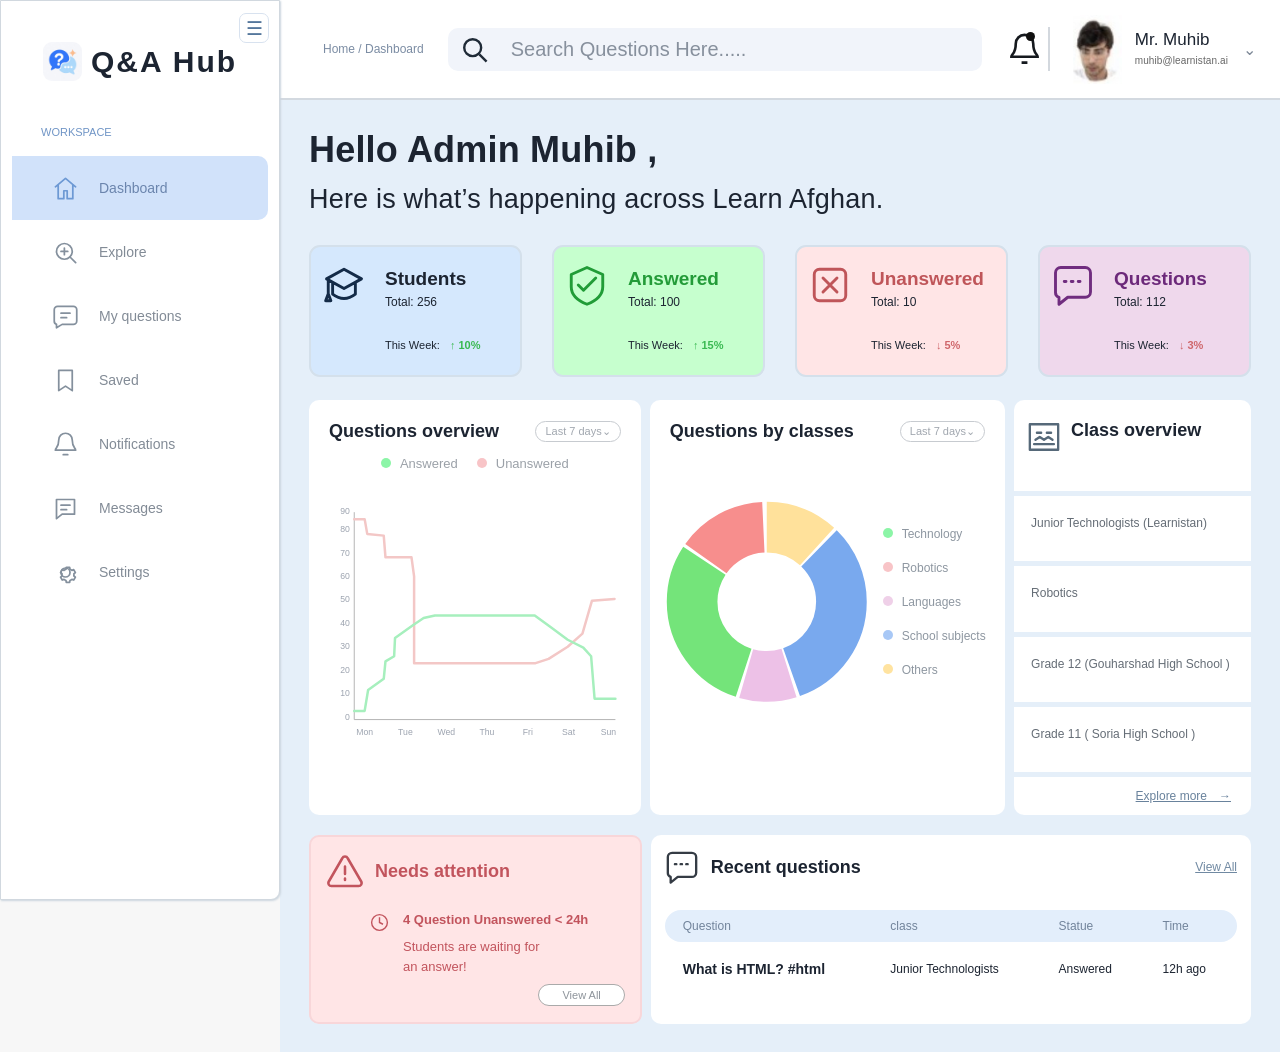
==== Front-end/Routes/Admin_screen.html @ 6d91d7c6 "Add Ask and Answer project files" ====
<!doctype html>
<html lang="en">
  <head>
    <meta charset="utf-8" />
    <meta content="width=device-width, initial-scale=1" name="viewport" />
    <title>Learn Afghan | Q&amp;A Hub Admin</title>
    <link href="../Styles/Admin_screen.css" rel="stylesheet" />
  </head>
  <body>
    <input
      aria-label="Collapse sidebar"
      class="sidebar-toggle"
      id="sidebar-toggle"
      type="checkbox"
    />
    <div class="app">
      <aside class="sidebar">
        <label
          aria-label="Toggle sidebar"
          class="sidebar-toggle-button"
          for="sidebar-toggle"
          title="Collapse or expand sidebar"
          >☰</label
        >
        <div class="brand">
          <img
            alt="Q&amp;A Hub logo"
            class="brand-logo"
            src="../Assets/images/qa-logo.jpg"
          />Q&amp;A Hub
        </div>
        <div class="menu-label">WORKSPACE</div>
        <nav aria-label="Main menu">
          <a class="active" data-page="dashboard" href="#dashboard">
            <svg aria-hidden="true" class="icon" viewbox="0 0 24 24"><path d="M3 10.5 12 3l9 7.5M5.5 9v12h5v-7h3v7h5V9"></path></svg>
            <span class="nav-text">Dashboard</span>
          </a>
          <a data-page="explore" href="#explore">
            <svg aria-hidden="true" class="icon" viewbox="0 0 24 24"><circle cx="11" cy="11" r="7"></circle><path d="m16 16 5 5M8 11h6M11 8v6"></path></svg>
            <span class="nav-text">Explore</span>
          </a>
          <a data-page="my-questions" href="#my-questions">
            <svg aria-hidden="true" class="icon" viewbox="0 0 24 24"><path d="M5 3h14a3 3 0 0 1 3 3v10a3 3 0 0 1-3 3H9l-5 3v-3a3 3 0 0 1-2-3V6a3 3 0 0 1 3-3Z"></path><path d="M8 9h8M8 13h5"></path></svg>
            <span class="nav-text">My questions</span>
          </a>
          <a data-page="saved" href="#saved">
            <svg aria-hidden="true" class="icon" viewbox="0 0 24 24"><path d="M6 3h12v18l-6-4-6 4z"></path></svg>
            <span class="nav-text">Saved</span>
          </a>
          <a data-page="notifications" href="#notifications">
            <svg aria-hidden="true" class="icon" viewbox="0 0 24 24"><path d="M18 8a6 6 0 0 0-12 0c0 7-3 7-3 9h18c0-2-3-2-3-9M10 21h4"></path></svg>
            <span class="nav-text">Notifications</span>
          </a>
          <a data-page="messages" href="#messages">
            <svg aria-hidden="true" class="icon" viewbox="0 0 24 24"><path d="M4 4h16v13H9l-5 4z"></path><path d="M8 9h8M8 13h5"></path></svg>
            <span class="nav-text">Messages</span>
          </a>
          <a data-page="settings" href="#settings">
            <svg aria-hidden="true" class="icon" viewbox="0 0 24 24"><path d="M12 8a4 4 0 1 0 0 8 4 4 0 0 0 0-8Z"></path><path d="m19.4 15 .1.1 1.3 1-1.5 2.6-1.6-.6a8 8 0 0 1-1.7 1l-.3 1.7h-3l-.3-1.7a8 8 0 0 1-1.7-1l-1.6.6-1.5-2.6 1.3-1a8 8 0 0 1 0-2l-1.3-1 1.5-2.6 1.6.6a8 8 0 0 1 1.7-1l.3-1.7h3l.3 1.7a8 8 0 0 1 1.7 1l1.6-.6 1.5 2.6-1.3 1a8 8 0 0 1-.1 1.9Z"></path></svg>
            <span class="nav-text">Settings</span>
          </a>
        </nav>
      </aside>
      <div class="workspace">
        <header class="topbar">
          <div class="header-center">
            <nav aria-label="Breadcrumb" class="breadcrumbs">
              Home / Dashboard
            </nav>
            <div class="search">
              <svg aria-hidden="true" viewbox="0 0 24 24">
                <circle cx="10.5" cy="10.5" r="7"></circle>
                <path d="m16 16 6 6"></path></svg
              ><input
                aria-label="Search questions"
                placeholder="Search Questions Here....."
                type="search"
              />
            </div>
          </div>
          <div class="header-right">
            <div class="header-popover notification-popover">
              <button
                aria-controls="notifications-panel"
                aria-expanded="false"
                aria-label="Notifications, 3 unread"
                class="bell"
                type="button"
              >
                <svg aria-hidden="true" viewbox="0 0 24 24">
                  <path
                    d="M18 8a6 6 0 0 0-12 0c0 7-3 7-3 9h18c0-2-3-2-3-9M10 21h4"
                  ></path>
                </svg>
                <i aria-hidden="true"></i>
              </button>
              <section
                aria-labelledby="notifications-title"
                class="popover-panel notification-panel"
                id="notifications-panel"
                hidden
              >
                <div class="popover-heading">
                  <div>
                    <h2 id="notifications-title">Notifications</h2>
                    <p class="popover-subtitle">3 unread alerts</p>
                  </div>
                  <button class="mark-all-read" data-mark-all-read type="button">Mark all read</button>
                </div>
                <ul class="notification-list">
                  <li>
                    <a class="notification-item" href="#my-questions">
                      <i class="notification-unread" aria-hidden="true"></i>
                      <span>
                        <strong>4 unanswered questions</strong>
                        <small>Students are waiting for an answer.</small>
                        <time>24 minutes ago</time>
                      </span>
                    </a>
                  </li>
                  <li>
                    <a class="notification-item" href="#explore">
                      <i class="notification-unread" aria-hidden="true"></i>
                      <span>
                        <strong>Student activity is up</strong>
                        <small>Student activity increased by 10% this week.</small>
                        <time>Today</time>
                      </span>
                    </a>
                  </li>
                  <li>
                    <a class="notification-item" href="#my-questions">
                      <i class="notification-unread" aria-hidden="true"></i>
                      <span>
                        <strong>Weekly question summary</strong>
                        <small>100 questions have been answered.</small>
                        <time>Yesterday</time>
                      </span>
                    </a>
                  </li>
                </ul>
                <a class="popover-footer" href="#notifications">Open notification center</a>
              </section>
            </div>
            <div class="header-popover profile-popover">
              <button
                aria-controls="profile-panel"
                aria-expanded="false"
                aria-label="Profile menu for Mr. Muhib"
                class="profile profile-trigger"
                type="button"
              >
                <img
                  alt=""
                  class="avatar"
                  src="../Assets/images/admin-avatar.png"
                />
                <span class="profile-details">
                  <strong>Mr. Muhib</strong>
                  <small>muhib@learnistan.ai</small>
                </span>
                <span aria-hidden="true" class="profile-chevron">⌄</span>
              </button>
              <section
                aria-label="Profile menu"
                class="popover-panel profile-panel"
                id="profile-panel"
                hidden
              >
                <div class="profile-panel-heading">
                  <strong>Mr. Muhib</strong>
                  <small>muhib@learnistan.ai</small>
                </div>
                <a href="#settings">Account settings</a>
                <a href="Sign_in.html">Sign out</a>
              </section>
            </div>
          </div>
        </header>
        <main id="dashboard">
          <h1>Hello Admin Muhib ,</h1>
          <p class="subtitle">Here is what’s happening across Learn Afghan.</p>
          <section aria-label="Dashboard statistics" class="stats">
            <article class="stat blue">
              <div class="stat-icon">
                <svg
                  aria-hidden="true"
                  class="icon icon-cap"
                  viewbox="0 0 24 24"
                >
                  <path
                    d="M2 8.5 12 3l10 5.5L12 14 2 8.5ZM5.5 11v6.2q6.5 5 13 0V11M3 9v8m0 0-1.5 4h3z"
                  ></path>
                </svg>
              </div>
              <div>
                <h2>Students</h2>
                <p>Total: 256</p>
                <small>This Week: <b class="up">↑ 10%</b></small>
              </div>
            </article>
            <article class="stat green">
              <div class="stat-icon">
                <svg
                  aria-hidden="true"
                  class="icon icon-check"
                  viewbox="0 0 24 24"
                >
                  <path
                    d="M12 2 21 6v7c0 4.6-4 8.1-9 10-5-1.9-9-5.4-9-10V6zM7 12l3 3 7-7"
                  ></path>
                </svg>
              </div>
              <div>
                <h2>Answered</h2>
                <p>Total: 100</p>
                <small>This Week: <b class="up">↑ 15%</b></small>
              </div>
            </article>
            <article class="stat pink">
              <div class="stat-icon">
                <svg
                  aria-hidden="true"
                  class="icon icon-cross"
                  viewbox="0 0 24 24"
                >
                  <rect height="18" rx="3" width="18" x="3" y="3"></rect>
                  <path d="m8 8 8 8m0-8-8 8"></path>
                </svg>
              </div>
              <div>
                <h2>Unanswered</h2>
                <p>Total: 10</p>
                <small>This Week: <b class="down">↓ 5%</b></small>
              </div>
            </article>
            <article class="stat purple">
              <div class="stat-icon">
                <svg
                  aria-hidden="true"
                  class="icon icon-chat"
                  viewbox="0 0 24 24"
                >
                  <path
                    d="M5 2h14a3 3 0 0 1 3 3v11a3 3 0 0 1-3 3H9l-5 4v-4a3 3 0 0 1-2-3V5a3 3 0 0 1 3-3Z"
                  ></path>
                  <path d="M7 10h1m3 0h1m3 0h1"></path>
                </svg>
              </div>
              <div>
                <h2>Questions</h2>
                <p>Total: 112</p>
                <small>This Week: <b class="down">↓ 3%</b></small>
              </div>
            </article>
          </section>
          <section class="analytics">
            <article class="panel overview">
              <div class="panel-head">
                <h2>Questions overview</h2>
                <span class="select">Last 7 days⌄</span>
              </div>
              <div class="legend">
                <span><i class="dot mint"></i>Answered</span
                ><span><i class="dot coral"></i>Unanswered</span>
              </div>
              <svg
                aria-label="Questions overview chart, Monday through Sunday"
                class="linechart"
                role="img"
                viewbox="0 0 350 280"
              >
                <g class="axis">
                  <path
                    d="M36 10V249H337"
                    fill="none"
                    stroke="#aaa"
                    stroke-width="1"
                  ></path>
                  <g fill="#9ca3af" font-size="10" text-anchor="end">
                    <text x="31" y="249">0</text>
                    <text x="31" y="222">10</text>
                    <text x="31" y="195">20</text>
                    <text x="31" y="168">30</text>
                    <text x="31" y="141">40</text>
                    <text x="31" y="114">50</text>
                    <text x="31" y="87">60</text>
                    <text x="31" y="60">70</text>
                    <text x="31" y="33">80</text>
                    <text x="31" y="12">90</text>
                  </g>
                  <g fill="#9ca3af" font-size="10" text-anchor="middle">
                    <text x="48" y="267">Mon</text>
                    <text x="95" y="267">Tue</text>
                    <text x="142" y="267">Wed</text>
                    <text x="189" y="267">Thu</text>
                    <text x="236" y="267">Fri</text>
                    <text x="283" y="267">Sat</text>
                    <text x="329" y="267">Sun</text>
                  </g>
                </g>
                <polyline
                  fill="none"
                  points="36,18 48,18 51,35 70,37 72,62 102,62 105,84 105,184 245,184 260,179 282,165 299,150 310,112 336,110"
                  stroke="#f3c7c6"
                  stroke-linecap="round"
                  stroke-linejoin="round"
                  stroke-width="2.5"
                ></polyline>
                <polyline
                  fill="none"
                  points="36,239 48,239 52,215 70,202 72,182 82,176 83,155 104,140 116,132 129,129 244,129 263,143 282,157 300,166 309,176 313,225 337,225"
                  stroke="#a6efbd"
                  stroke-linecap="round"
                  stroke-linejoin="round"
                  stroke-width="2.5"
                ></polyline>
              </svg>
            </article>
            <article class="panel classes-chart">
              <div class="panel-head">
                <h2>Questions by classes</h2>
                <span class="select">Last 7 days⌄</span>
              </div>
              <div class="donut-content">
                <svg
                  aria-label="Questions by classes doughnut chart"
                  class="donut-svg"
                  role="img"
                  viewbox="0 0 220 220"
                >
                  <circle
                    cx="110"
                    cy="110"
                    fill="none"
                    r="84"
                    stroke="#ffe19b"
                    stroke-dasharray="62 528"
                    stroke-dashoffset="0"
                    stroke-width="57"
                    transform="rotate(-90 110 110)"
                  ></circle>
                  <circle
                    cx="110"
                    cy="110"
                    fill="none"
                    r="84"
                    stroke="#79a9ee"
                    stroke-dasharray="170 528"
                    stroke-dashoffset="-65"
                    stroke-width="57"
                    transform="rotate(-90 110 110)"
                  ></circle>
                  <circle
                    cx="110"
                    cy="110"
                    fill="none"
                    r="84"
                    stroke="#edc1e7"
                    stroke-dasharray="49 528"
                    stroke-dashoffset="-238"
                    stroke-width="57"
                    transform="rotate(-90 110 110)"
                  ></circle>
                  <circle
                    cx="110"
                    cy="110"
                    fill="none"
                    r="84"
                    stroke="#74e47a"
                    stroke-dasharray="154 528"
                    stroke-dashoffset="-290"
                    stroke-width="57"
                    transform="rotate(-90 110 110)"
                  ></circle>
                  <circle
                    cx="110"
                    cy="110"
                    fill="none"
                    r="84"
                    stroke="#f78e8d"
                    stroke-dasharray="76 528"
                    stroke-dashoffset="-447"
                    stroke-width="57"
                    transform="rotate(-90 110 110)"
                  ></circle>
                </svg>
                <div class="donut-legend">
                  <span><i class="dot technology"></i>Technology</span
                  ><span><i class="dot robotics"></i>Robotics</span
                  ><span><i class="dot languages"></i>Languages</span
                  ><span><i class="dot school"></i>School subjects</span
                  ><span><i class="dot other"></i>Others</span>
                </div>
              </div>
            </article>
            <article class="panel class-overview" id="classes">
              <h2>
                <svg
                  aria-hidden="true"
                  class="icon icon-class"
                  viewbox="0 0 24 24"
                >
                  <path
                    d="M2 3h20v18H2zM5 17h14M7 9h3m4 0h3M6 14l3-2 3 2 3-2 3 2"
                  ></path></svg
                >Class overview
              </h2>
              <div class="class-list">
                <div>Junior Technologists (Learnistan)</div>
                <div>Robotics</div>
                <div>Grade 12 (Gouharshad High School )</div>
                <div>Grade 11 ( Soria High School )</div>
              </div>
              <a class="view-classes" href="#explore">Explore more　→</a>
            </article>
          </section>
          <section class="bottom">
            <article class="attention">
              <h2>
                <svg
                  aria-hidden="true"
                  class="icon icon-alert"
                  viewbox="0 0 24 24"
                >
                  <path
                    d="M10.2 3.5a2 2 0 0 1 3.6 0l9 15.5A2 2 0 0 1 21 22H3a2 2 0 0 1-1.8-3zM12 9v5m0 3v1"
                  ></path></svg
                >Needs attention
              </h2>
              <div class="attention-body">
                <svg
                  aria-hidden="true"
                  class="icon icon-clock"
                  viewbox="0 0 24 24"
                >
                  <circle cx="12" cy="12" r="9"></circle>
                  <path d="M12 6v6l4 2"></path>
                </svg>
                <div>
                  <strong>4 Question Unanswered &lt; 24h</strong>
                  <p>Students are waiting for<br />an answer!</p>
                </div>
              </div>
              <a class="pill" href="#notifications">View All</a>
            </article>
            <article class="panel recent" id="recent">
              <div class="recent-head">
                <h2>
                  <svg
                    aria-hidden="true"
                    class="icon icon-chat"
                    viewbox="0 0 24 24"
                  >
                    <path
                      d="M5 2h14a3 3 0 0 1 3 3v11a3 3 0 0 1-3 3H9l-5 4v-4a3 3 0 0 1-2-3V5a3 3 0 0 1 3-3Z"
                    ></path>
                    <path d="M7 10h1m3 0h1m3 0h1"></path></svg
                  >Recent questions
                </h2>
                <a href="#my-questions">View All</a>
              </div>
              <div class="table-scroll">
                <table>
                  <thead>
                    <tr>
                      <th>Question</th>
                      <th>class</th>
                      <th>Statue</th>
                      <th>Time</th>
                    </tr>
                  </thead>
                  <tbody>
                    <tr>
                      <td><strong>What is HTML? #html</strong></td>
                      <td>Junior Technologists</td>
                      <td>Answered</td>
                      <td>12h ago</td>
                    </tr>
                  </tbody>
                </table>
              </div>
            </article>
          </section>
        </main>
      </div>
    </div>
    <script src="../../Back-end/Scripts/Admin_screen.js" defer></script>
  </body>
</html>
---- Front-end/Styles/Admin_screen.css ----
:root{--bg:#e6f0fa;--text:#1c2534;--muted:#7c8796;--border:#d7e1eb;--white:#fff;--sidebar:268px}*{box-sizing:border-box}body{margin:0;font-family:Arial,Helvetica,sans-serif;color:var(--text);background:#f7f7f7}.app{display:flex;min-height:100vh;max-width:1600px;margin:auto}.sidebar{width:var(--sidebar);flex:none;background:#fff;border:1px solid #d1d8df;border-radius:0 0 9px 0;box-shadow:1px 1px 2px #ccd6df;min-height:970px}.brand{font-size:29px;font-weight:700;letter-spacing:4px;padding:39px 0 47px;text-align:center;white-space:nowrap}.menu-label{font-size:11px;color:#7095c6;margin:0 0 18px 40px}.sidebar nav{padding:0 11px}.sidebar a{height:64px;display:flex;align-items:center;gap:19px;padding:0 40px;text-decoration:none;color:#828b96;font-size:14px;white-space:nowrap;border-radius:0 10px 10px 0}.sidebar a.active{background:#d1e2fa;color:#6b85ad}.ico{font-size:28px;width:25px;line-height:1;color:#8794a0;text-align:center}.active .ico{color:#6394d3}.chev{margin-left:auto;font-size:22px}.sidebar .others{margin:62px 0 17px 35px}.workspace{flex:1;min-width:0}.topbar{height:97px;background:#fff;display:flex;align-items:center;justify-content:space-between;gap:20px;padding:0 24px 0 42px;border-bottom:2px solid #d3d9e0}.search{height:43px;max-width:740px;flex:1;display:flex;align-items:center;gap:20px;background:#f1f4fa;border-radius:10px;padding:0 12px;color:#87909d;font-size:20px;white-space:nowrap;overflow:hidden}.search svg{width:29px;height:29px;flex:none;stroke:#202b37;stroke-width:2;fill:none}.header-right{display:flex;align-items:center;gap:23px}.bell{position:relative;padding-right:20px;border-right:2px solid #d3d8de}.bell svg{width:35px;height:35px;fill:none;stroke:#15191e;stroke-width:1.8}.bell i{position:absolute;right:23px;top:0;width:9px;height:9px;border-radius:50%;background:#111}.profile{display:flex;align-items:center;gap:14px;white-space:nowrap}.avatar{width:47px;height:60px;border-radius:50%;background:#e4e6e7;display:grid;place-items:center;color:#505966;font-size:25px}.profile strong{font-size:17px;font-weight:500;display:block}.profile small{font-size:10px;color:#666;letter-spacing:.4px}main{background:var(--bg);padding:27px 27px 28px;min-height:calc(100vh - 97px)}h1{font-size:36px;line-height:1.2;margin:0 0 12px;font-weight:700;letter-spacing:.2px}.subtitle{font-size:27px;letter-spacing:.2px;margin:0 0 29px}.stats{display:grid;grid-template-columns:repeat(4,minmax(0,1fr));gap:28px;margin-bottom:22px}.stat{height:130px;border-radius:11px;border:2px solid #d4e0eb;display:flex;gap:20px;padding:16px 12px}.stat.blue{background:#d5e8fd}.stat.green{background:#c6ffce}.stat.pink{background:#ffe5e6}.stat.purple{background:#efd8ec}.stat-icon{font-size:42px;line-height:1;color:#192f4c;min-width:42px}.green .stat-icon,.green h2{color:#239b38}.pink .stat-icon,.pink h2{color:#bf5559}.purple .stat-icon,.purple h2{color:#6c297a}.stat h2{font-size:16px;font-weight:500;margin:3px 0 5px}.stat p{font-size:12px;margin:0}.stat small{display:block;font-size:11px;margin-top:30px;white-space:nowrap}.up{color:#39b951;margin-left:7px}.down{color:#cf666b;margin-left:7px}.analytics{display:grid;grid-template-columns:1.12fr 1.2fr .8fr;gap:9px;margin-bottom:20px}.panel{background:white;border-radius:10px;min-width:0}.overview,.classes-chart,.class-overview{height:375px}.overview,.classes-chart{padding:21px 20px}.panel-head{display:flex;align-items:center;justify-content:space-between;gap:6px}.panel h2,.attention h2{font-size:18px;font-weight:600;margin:0}.select{font-size:11px;color:#a1a7af;border:1px solid #c7cbd0;border-radius:15px;padding:3px 9px;white-space:nowrap}.legend{display:flex;justify-content:center;gap:19px;margin:14px 0 0;color:#9ba1a8;font-size:13px}.dot{width:10px;height:10px;display:inline-block;border-radius:50%;margin-right:9px}.mint,.technology{background:#8cf5a7}.coral,.robotics{background:#f8c4c7}.languages{background:#efd0e8}.school{background:#a8c8f6}.other{background:#ffe3a0}.linechart{display:block;width:100%;height:288px;margin-top:4px}.donut-content{display:flex;align-items:center;gap:22px;height:290px}.donut{width:210px;height:210px;flex:none;border-radius:50%;background:conic-gradient(#ffe39b 0 12%,#77a9ee 12% 45%,#efc3e7 45% 55%,#71e579 55% 85%,#fa8e8e 85% 100%);position:relative;border:3px solid white}.donut:after{content:"";position:absolute;inset:28%;border-radius:50%;background:white}.donut-legend{display:flex;flex-direction:column;gap:20px;color:#8e97a1;font-size:12px;white-space:nowrap}.class-overview{display:flex;flex-direction:column;overflow:hidden}.class-overview h2{height:91px;padding:20px 13px;display:flex;align-items:flex-start;gap:10px}.outline-icon{font-size:29px;line-height:22px;color:#617486}.class-list{flex:1;display:flex;flex-direction:column}.class-list div{flex:1;border-top:5px solid var(--bg);padding:20px 17px 12px;font-size:12px;color:#656d76;white-space:nowrap;overflow:hidden;text-overflow:ellipsis}.view-classes{height:43px;border-top:5px solid var(--bg);display:flex;align-items:center;justify-content:flex-end;padding-right:20px;font-size:12px;color:#69829c}.bottom{display:grid;grid-template-columns:1.12fr 2.02fr;gap:9px}.attention{height:185px;background:#ffe5e6;border:2px solid #f8d6d9;border-radius:10px;position:relative;padding:16px;color:#c2545d}.attention h2{display:flex;align-items:center;gap:12px}.warning{font-size:32px;line-height:1}.attention-body{display:flex;gap:13px;margin:23px 0 0 43px;font-size:13px}.clock{font-size:22px;line-height:16px}.attention-body p{line-height:1.5;margin:10px 0}.pill{position:absolute;right:15px;bottom:16px;padding:4px 23px;background:#fff;border:1px solid #aaa;border-radius:15px;color:#8e949b;font-size:11px;text-decoration:none}.recent{height:185px;padding:15px 14px}.recent-head{display:flex;align-items:center;justify-content:space-between;margin-bottom:27px}.recent-head h2{display:flex;align-items:center;gap:12px}.question-icon{font-size:32px;font-weight:400}.recent-head a{font-size:12px;color:#7089a2}.table-scroll{overflow-x:auto}table{border-collapse:collapse;width:100%;font-size:12px;white-space:nowrap}thead{background:#e3eefb;color:#72849b}th{font-weight:400;text-align:left;padding:9px 18px}th:first-child{border-radius:20px 0 0 20px}th:last-child{border-radius:0 20px 20px 0}td{padding:19px 18px 0}td strong{font-size:14px}@media(max-width:1250px){:root{--sidebar:235px}.stats{gap:12px}.stat{gap:8px;padding:14px 8px}.stat-icon{font-size:34px;min-width:34px}.analytics{grid-template-columns:1fr 1fr}.class-overview{grid-column:1/-1;height:auto}.class-overview h2{height:65px}.class-list div{padding:16px}.donut-content{justify-content:center}.sidebar a{padding:0 25px}.subtitle{font-size:24px}}@media(max-width:850px){.app{display:block}.sidebar{min-height:0;width:100%;border-radius:0}.brand{text-align:left;padding:18px 20px;font-size:24px}.sidebar .menu-label{display:none}.sidebar nav{display:flex;overflow:auto;padding:0 8px 10px}.sidebar a{height:46px;padding:0 13px;gap:7px;font-size:12px}.sidebar .ico{font-size:19px;width:20px}.sidebar .chev{display:none}.topbar{height:75px;padding:0 15px}.search{font-size:14px}.profile small{display:none}main{padding:20px 14px}.stats{grid-template-columns:repeat(2,minmax(0,1fr))}.analytics{grid-template-columns:1fr 1fr}.bottom{grid-template-columns:1fr}.attention,.recent{height:auto;min-height:185px}}@media(max-width:600px){h1{font-size:26px}.subtitle{font-size:18px}.topbar{gap:10px}.header-right{gap:8px}.profile strong{font-size:12px}.avatar{width:30px;height:35px;font-size:16px}.bell{padding-right:8px}.bell svg{width:25px}.bell i{right:10px}.search{gap:7px;font-size:12px}.search svg{width:20px}.stats{gap:9px}.stat{height:118px}.stat h2{font-size:13px}.stat small{font-size:10px}.analytics{grid-template-columns:1fr}.overview,.classes-chart{height:375px}.class-overview{grid-column:auto}.donut{width:190px;height:190px}.donut-content{gap:10px}.donut-legend{font-size:11px;gap:15px}.recent{overflow:hidden}td,th{padding-left:12px;padding-right:12px}}

.search input{border:0;outline:0;background:transparent;width:100%;min-width:0;font:inherit;color:#253244}.search input::placeholder{color:#87909d}.sidebar a:hover{background:#edf4fd}.sidebar a.active:hover{background:#d1e2fa}.profile .avatar{font-size:29px;background:#f5f6f7;overflow:hidden}.stat-icon{font-family:Arial,sans-serif}.linechart polyline{vector-effect:non-scaling-stroke}.sidebar a:focus-visible,.pill:focus-visible,.view-classes:focus-visible,.recent a:focus-visible{outline:2px solid #568cd2;outline-offset:2px}

/* Reference-accuracy refinements, desktop target 1536 x 1069 */
:root{--bg:#e5eff9;--sidebar:280px;--text:#1c2431}
body{font-family:Arial,Helvetica,sans-serif}.app{max-width:none}.sidebar{min-height:100vh}.brand{padding-top:41px;padding-bottom:45px;font-size:30px}.sidebar a{gap:20px}.sidebar .icon{width:27px;height:27px;flex:none;fill:none;stroke:#84909d;stroke-width:1.55;stroke-linecap:round;stroke-linejoin:round}.sidebar a.active .icon{stroke:#6d99d4}.sidebar a.active{background:#d1e2fa}.sidebar .others{margin-top:62px}.topbar{height:100px;padding-left:43px}.search{max-width:790px}.profile .avatar{width:49px;height:69px;object-fit:cover;object-position:center;background:white;border-radius:0}.profile{gap:13px}.profile strong{font-size:17px}.profile small{letter-spacing:.1px}main{padding:28px 29px 28px}h1{font-size:36px;margin-bottom:13px}.subtitle{font-size:27px;margin-bottom:30px}.stats{gap:30px;margin-bottom:23px}.stat{height:132px;gap:17px;padding:17px 12px}.stat-icon{width:45px;min-width:45px;height:45px;font-size:inherit}.stat-icon svg{width:42px;height:42px;fill:none;stroke:currentColor;stroke-width:1.65;stroke-linecap:round;stroke-linejoin:round}.stat.blue .stat-icon{color:#142b48}.stat.green .stat-icon{color:#219c37}.stat.pink .stat-icon{color:#bf5559}.stat.purple .stat-icon{color:#702d7f}.stat h2{margin-top:4px}.analytics{grid-template-columns:1.12fr 1.2fr .8fr}.overview,.classes-chart,.class-overview{height:387px}.panel-head h2{font-size:18px}.donut-content{gap:16px}.donut-svg{width:220px;height:220px;flex:none;overflow:visible}.donut-legend{gap:20px}.class-overview h2 .icon,.recent h2 .icon{height:34px;width:34px;fill:none;stroke:#566979;stroke-width:1.65;stroke-linecap:round;stroke-linejoin:round;flex:none}.class-overview h2{gap:10px}.attention h2 .icon{height:36px;width:36px;fill:none;stroke:#c2545d;stroke-width:1.7;stroke-linecap:round;stroke-linejoin:round}.attention-body .icon{width:21px;height:21px;fill:none;stroke:#c2545d;stroke-width:1.6;flex:none}.attention-body{margin-left:42px}.recent-head h2 .icon{stroke:#353c45}.bottom{grid-template-columns:1.12fr 2.02fr}.attention,.recent{height:189px}.recent-head{margin-bottom:26px}a:focus-visible,input:focus-visible{outline:2px solid #6092d0;outline-offset:2px}
@media(max-width:1250px){:root{--sidebar:235px}.stats{gap:12px}.analytics{grid-template-columns:1fr 1fr}.class-overview{height:auto}.donut-svg{width:200px;height:200px}.stat-icon{min-width:34px;width:34px}.stat-icon svg{width:34px;height:34px}}
@media(max-width:850px){.sidebar{min-height:0}.sidebar .icon{height:20px;width:20px}.topbar{height:75px}.analytics{grid-template-columns:1fr 1fr}.class-overview{grid-column:1/-1}.bottom{grid-template-columns:1fr}.attention,.recent{height:auto;min-height:185px}}
@media(max-width:600px){.analytics{grid-template-columns:1fr}.class-overview{grid-column:auto}.donut-svg{width:188px;height:188px}.stats{gap:9px}.stat{gap:8px}.stat-icon{min-width:30px;width:30px}.stat-icon svg{width:30px;height:30px}.profile .avatar{width:32px;height:42px}}

html{overflow-x:hidden;overflow-y:auto;scroll-behavior:smooth}
body{overflow-x:hidden;min-height:100vh}
.app{width:100%;min-height:100vh}
@media (min-width:851px) and (max-width:1100px){.stats{grid-template-columns:repeat(2,minmax(0,1fr))}.analytics{grid-template-columns:minmax(0,1fr)}.class-overview{grid-column:auto}.bottom{grid-template-columns:minmax(0,1fr)}}
@media print{.app{zoom:1!important;width:100%!important}html,body{overflow:visible!important}}

/* Requested refinements: logo, centered search + breadcrumb, chart sizing, CSS-only sidebar */
.sidebar-toggle{position:absolute;width:1px;height:1px;opacity:0;pointer-events:none}
.sidebar{position:relative;transition:width .25s ease;overflow:hidden}
.sidebar-toggle-button{position:absolute;right:10px;top:12px;width:30px;height:30px;display:grid;place-items:center;border:1px solid #d8e2ef;border-radius:7px;color:#55779c;background:white;cursor:pointer;z-index:5;font-size:19px}
.sidebar-toggle:focus-visible~.app .sidebar-toggle-button{outline:3px solid #5791da}
.brand{display:flex;align-items:center;justify-content:center;gap:9px;letter-spacing:2px}
.brand-logo{width:39px;height:39px;object-fit:cover;border-radius:9px;flex:none}
.header-center{flex:1;min-width:0;display:flex;align-items:center;justify-content:center;gap:24px}
.breadcrumbs{font-size:12px;color:#7b8ca3;white-space:nowrap;flex:none}
.header-center .search{flex:0 1 650px;max-width:650px;width:100%;margin-inline:auto}
.stat h2{font-size:19px;font-weight:700;letter-spacing:0}
.overview .linechart{width:calc(100% + 12px);max-width:none;height:308px;margin-left:-6px;margin-top:0}
.overview,.classes-chart,.class-overview{height:415px}
.donut-content{justify-content:center;gap:18px;height:320px}
.donut-svg{width:min(62%,250px);height:auto;aspect-ratio:1;flex:0 1 250px}
.donut-legend{flex:0 0 auto;align-items:flex-start;text-align:left}
.sidebar-toggle:checked~.app{--sidebar:84px}
.sidebar-toggle:checked~.app .sidebar{width:84px;min-width:84px}
.sidebar-toggle:checked~.app .brand{font-size:0;letter-spacing:0;padding:44px 0 37px}
.sidebar-toggle:checked~.app .brand-logo{width:42px;height:42px}
.sidebar-toggle:checked~.app .menu-label,.sidebar-toggle:checked~.app .nav-text,.sidebar-toggle:checked~.app .chev{display:none}
.sidebar-toggle:checked~.app .sidebar nav{padding:0 9px}
.sidebar-toggle:checked~.app .sidebar nav a{width:64px;padding:0;justify-content:center;gap:0}
.sidebar-toggle:checked~.app .sidebar nav a .icon{width:27px;height:27px}
.sidebar-toggle:checked~.app .sidebar-toggle-button{right:3px;top:7px;width:23px;height:23px;font-size:15px}
@media(max-width:1250px){.header-center{gap:10px}.breadcrumbs{font-size:11px}.header-center .search{flex:1}.donut-svg{width:min(58%,210px)}}
@media(max-width:850px){.sidebar-toggle-button{right:12px;top:18px}.sidebar-toggle:checked~.app .sidebar{width:100%;min-width:0}.sidebar-toggle:checked~.app .brand{padding:18px 20px;font-size:0}.sidebar-toggle:checked~.app .sidebar nav{display:flex}.sidebar-toggle:checked~.app .sidebar nav a{width:46px;min-width:46px}.header-center{flex-direction:column;align-items:stretch;gap:3px}.breadcrumbs{font-size:10px}.header-center .search{flex:auto;max-width:none;height:36px}.topbar{height:86px}.donut-svg{width:min(55%,210px)}}
@media(max-width:600px){.topbar{padding:0 9px}.breadcrumbs{display:block}.header-right{gap:5px}.profile small{display:none}.stat h2{font-size:16px}.overview .linechart{height:292px}.overview,.classes-chart{height:395px}.donut-content{gap:9px}.donut-legend{font-size:10px;gap:13px}}

.page-heading{margin:0 0 24px}.page-heading h1{margin-bottom:8px}.page-heading .subtitle{font-size:17px;color:var(--muted);margin:0}.page-panel{padding:22px;margin-bottom:18px}.page-panel h2{font-size:18px;margin:0 0 18px}.page-stats{display:grid;grid-template-columns:repeat(4,minmax(0,1fr));gap:14px;margin-bottom:18px}.page-stat{min-width:0;padding:18px;display:flex;flex-direction:column;gap:14px}.page-stat span{font-size:13px;color:var(--muted)}.page-stat strong{font-size:26px;color:var(--text)}.empty-message{margin:0;padding:18px 0;border-top:1px solid var(--border);font-size:14px;color:var(--muted)}.guide-list{margin:0}.guide-list div,.admin-class-list li{display:flex;justify-content:space-between;gap:20px;padding:14px 0;border-top:1px solid var(--border)}.guide-list dt{font-weight:600}.guide-list dd{margin:0}.guide-list code{padding:4px 8px;background:#f1f4fa;border-radius:4px;color:#45566c}.admin-class-list{list-style:none;padding:0;margin:0}.admin-class-list li{font-size:14px;color:#656d76}.admin-class-list li:first-child{border-top:1px solid var(--border)}
@media(max-width:850px){.page-stats{grid-template-columns:repeat(2,minmax(0,1fr))}}
@media(max-width:600px){.page-heading{margin-bottom:18px}.page-heading .subtitle{font-size:15px}.page-panel{padding:16px}.guide-list div{align-items:flex-start;flex-direction:column;gap:8px}}

@media(min-width:851px){.sidebar{position:fixed;top:0;left:0;bottom:0;height:100vh;min-height:0;width:var(--sidebar);overflow-x:hidden;overflow-y:auto;z-index:20}.workspace{margin-left:var(--sidebar)}}
@media(max-width:850px){.sidebar{position:relative;top:auto;left:auto;bottom:auto;height:auto;min-height:0;width:100%;overflow:hidden}.workspace{margin-left:0}}

.header-popover{position:relative;flex:none}.bell{display:grid;place-items:center;width:48px;height:44px;padding:0;background:transparent;border:0;border-right:2px solid #d3d8de;cursor:pointer}.bell svg{width:35px;height:35px;fill:none;stroke:#15191e;stroke-width:1.8}.bell i{position:absolute;right:13px;top:5px;width:9px;height:9px;border-radius:50%;background:#111}.profile-trigger{padding:0;border:0;background:transparent;color:inherit;font:inherit;text-align:left;cursor:pointer}.profile-details{display:block}.profile-chevron{margin-left:2px;color:#7c8796}.popover-panel[hidden]{display:none!important}.popover-panel{position:absolute;top:calc(100% + 12px);right:0;z-index:60;background:#fff;border:1px solid #d7e1eb;border-radius:10px;box-shadow:0 12px 32px rgba(28,37,52,.16);color:var(--text)}.notification-panel{width:min(370px,calc(100vw - 24px));max-height:min(70vh,520px);overflow-y:auto}.popover-heading{display:flex;justify-content:space-between;align-items:flex-start;gap:12px;padding:18px 18px 14px;border-bottom:1px solid var(--border)}.popover-heading h2{margin:0;font-size:17px}.popover-subtitle{margin:5px 0 0;color:var(--muted);font-size:12px}.mark-all-read{border:0;background:transparent;padding:3px 0;color:#5684b8;font:inherit;font-size:11px;white-space:nowrap;cursor:pointer}.mark-all-read:disabled{color:var(--muted);cursor:default}.notification-list{list-style:none;margin:0;padding:0}.notification-list li+li{border-top:1px solid #edf1f5}.notification-item{display:flex;gap:12px;padding:14px 18px;color:inherit;text-decoration:none}.notification-item:hover,.profile-panel>a:hover{background:#f5f8fc}.notification-unread{width:8px;height:8px;flex:none;margin-top:5px;border-radius:50%;background:#4d8bd4}.notification-item strong,.notification-item small,.notification-item time{display:block}.notification-item strong{font-size:13px}.notification-item small{margin-top:4px;color:#657386;font-size:12px;line-height:1.4}.notification-item time{margin-top:7px;color:#8b96a4;font-size:10px}.popover-footer{display:block;padding:12px 18px;border-top:1px solid var(--border);color:#5684b8;font-size:12px;text-decoration:none}.profile-panel{width:min(260px,calc(100vw - 24px));padding:7px}.profile-panel-heading{display:flex;flex-direction:column;gap:4px;padding:11px 10px 14px;border-bottom:1px solid var(--border)}.profile-panel-heading strong{font-size:14px}.profile-panel-heading small{color:var(--muted);font-size:11px}.profile-panel>a{display:block;padding:10px;border-radius:5px;color:var(--text);font-size:13px;text-decoration:none}.bell:focus-visible,.profile-trigger:focus-visible,.mark-all-read:focus-visible,.popover-panel a:focus-visible{outline:2px solid #568cd2;outline-offset:3px}.profile-trigger:focus-visible{border-radius:5px}
@media(max-width:600px){.bell{width:36px;height:40px}.bell svg{width:26px;height:26px}.bell i{right:5px;top:5px}.notification-panel{right:-114px}.profile-panel{right:0}.profile-trigger{gap:5px}.profile-chevron{display:none}}

.sr-only{position:absolute;width:1px;height:1px;padding:0;margin:-1px;overflow:hidden;clip:rect(0,0,0,0);white-space:nowrap;border:0}.explore-layout{display:grid;gap:24px}.explore-toolbar{display:flex;justify-content:space-between;align-items:flex-end;gap:24px;padding:20px 0 6px}.section-kicker{display:block;margin-bottom:8px;color:#6688ad;font-size:10px;font-weight:700;letter-spacing:1px}.explore-toolbar h2,.section-heading-row h2{margin:0;font-size:21px;color:var(--text)}.explore-search{display:flex;align-items:center;width:min(330px,100%);height:42px;padding:0 13px;background:#fff;border:1px solid var(--border);border-radius:7px}.explore-search input{width:100%;min-width:0;border:0;outline:0;background:transparent;font:inherit;font-size:13px;color:var(--text)}.section-heading-row{display:flex;align-items:baseline;justify-content:space-between;gap:16px;margin-bottom:12px}.section-heading-row span{color:var(--muted);font-size:12px}.topic-filters{display:flex;flex-wrap:wrap;gap:8px}.topic-filter{padding:8px 13px;border:1px solid #d4deea;border-radius:18px;background:#fff;color:#667487;font:inherit;font-size:12px;cursor:pointer}.topic-filter:hover,.topic-filter.is-selected{border-color:#8ab4e8;background:#e9f2fd;color:#375d88}.explore-question{padding:20px 22px;background:#fff;border:1px solid var(--border);border-radius:9px}.explore-question[hidden]{display:none}.question-meta,.question-footer{display:flex;align-items:center;justify-content:space-between;gap:12px}.question-meta{color:var(--muted);font-size:11px}.topic-label{display:inline-flex;align-items:center;padding:5px 9px;border-radius:15px;background:#edf4fc;color:#5278a2;font-size:11px}.explore-question h2{margin:16px 0 7px;font-size:20px}.explore-question>p{margin:0;color:#687586;font-size:13px;line-height:1.6}.question-footer{margin-top:22px;padding-top:14px;border-top:1px solid #edf1f5;color:var(--muted);font-size:11px}.save-question{padding:8px 12px;border:1px solid #cbd9e9;border-radius:6px;background:#fff;color:#496c92;font:inherit;font-size:12px;cursor:pointer}.save-question:hover,.save-question.is-saved{background:#e9f2fd}.explore-empty{border:0}.empty-state{display:flex;min-height:350px;flex-direction:column;align-items:center;justify-content:center;text-align:center}.empty-state-icon{display:grid;width:58px;height:58px;place-items:center;margin-bottom:20px;border:1px solid #d5e2f0;border-radius:50%;color:#5982ad;background:#f2f7fc;font-size:27px}.bookmark-empty-icon{font-size:32px}.empty-state .section-kicker{margin:0 0 7px}.empty-state h2{margin:0;font-size:22px}.empty-state>p:not(.section-kicker){max-width:380px;margin:10px 16px 20px;color:var(--muted);font-size:13px;line-height:1.6}.primary-link{display:inline-flex;align-items:center;justify-content:center;min-height:38px;padding:0 15px;border-radius:6px;background:#466f9e;color:#fff;font-size:12px;text-decoration:none}.primary-link:hover{background:#355b86}.saved-question-list:empty{display:none}.saved-question-card{display:flex;align-items:center;justify-content:space-between;gap:16px;margin-bottom:14px;padding:20px 22px;background:#fff;border:1px solid var(--border);border-radius:9px}.saved-question-card h2{margin:12px 0 5px;font-size:18px}.saved-question-card p{margin:0;color:var(--muted);font-size:12px}.notification-center{max-width:850px;background:#fff;border:1px solid var(--border);border-radius:9px}.notification-center-heading{display:flex;align-items:center;justify-content:space-between;gap:12px;padding:18px 20px;border-bottom:1px solid var(--border)}.notification-center-heading h2{margin:0;font-size:17px}.notification-feed .notification-item{padding:18px 20px}.notification-feed .notification-item strong{font-size:14px}.notification-feed .notification-item small{font-size:13px}.messages-layout{display:grid;min-height:490px;grid-template-columns:minmax(220px,290px) minmax(0,1fr);background:#fff;border:1px solid var(--border);border-radius:9px;overflow:hidden}.conversation-list{border-right:1px solid var(--border)}.conversation-list-heading{display:flex;align-items:baseline;justify-content:space-between;gap:10px;padding:18px;border-bottom:1px solid var(--border)}.conversation-list-heading h2{margin:0;font-size:16px}.conversation-list-heading span{color:var(--muted);font-size:11px}.conversation-empty{padding:18px;color:var(--muted);font-size:12px}.message-empty-state{display:flex;flex-direction:column;align-items:center;justify-content:center;padding:32px;text-align:center}.message-empty-icon{display:grid;width:74px;height:74px;place-items:center;margin-bottom:16px;border-radius:50%;background:#eff5fb}.message-empty-icon svg{width:40px;height:40px;fill:none;stroke:#6384a9;stroke-width:1.6;stroke-linecap:round;stroke-linejoin:round}.message-empty-state h2{margin:0;font-size:19px}.message-empty-state p{max-width:330px;color:var(--muted);font-size:13px;line-height:1.6}.settings-layout{max-width:780px}.settings-section{padding:22px 24px;background:#fff;border:1px solid var(--border);border-radius:9px}.settings-section-heading{display:flex;align-items:center;gap:13px;padding-bottom:18px;border-bottom:1px solid var(--border)}.settings-symbol{display:grid;width:38px;height:38px;place-items:center;border-radius:8px;background:#eff5fb;color:#537ba4;font-size:23px}.settings-section-heading h2{margin:0;font-size:17px}.settings-section-heading p{margin:4px 0 0;color:var(--muted);font-size:12px}.settings-row{display:flex;align-items:center;justify-content:space-between;gap:20px;padding:16px 0;border-bottom:1px solid #edf1f5;cursor:pointer}.settings-row strong,.settings-row small{display:block}.settings-row strong{font-size:13px}.settings-row small{margin-top:5px;color:var(--muted);font-size:11px}.settings-row input{width:38px;height:21px;flex:none;accent-color:#4d7fae;cursor:pointer}.settings-saved{margin:15px 0 0;color:#718198;font-size:11px}
@media(max-width:850px){.explore-toolbar{align-items:stretch;flex-direction:column;gap:16px}.explore-search{width:100%}.messages-layout{grid-template-columns:220px minmax(0,1fr)}}
.notification-center{width:100%;max-width:none}
.question-actions{display:flex;align-items:center;gap:8px;margin-top:16px;padding-top:12px;border-top:1px solid #edf1f5}
.question-action{display:inline-flex;align-items:center;justify-content:center;gap:7px;min-height:36px;padding:0 11px;border:1px solid transparent;border-radius:6px;background:transparent;color:#617186;font:inherit;font-size:12px;cursor:pointer}
.question-action:hover{background:#f2f6fb;color:#3f6793}
.question-action svg{width:16px;height:16px;fill:none;stroke:currentColor;stroke-width:1.7;stroke-linecap:round;stroke-linejoin:round}
.question-action.is-liked{color:#c55262}
.question-action.is-liked svg{fill:#fbe6e8;stroke:#c55262}
.question-action.answer-action{margin-left:auto;border-color:#cbd9e9;color:#496c92}
.engagement-count{color:#8995a3;font-size:11px}
.question-discussion,.answer-panel{margin-top:14px;padding-top:14px;border-top:1px solid #edf1f5}
.question-discussion[hidden],.answer-panel[hidden]{display:none}
.response-list{display:grid;gap:10px;margin-bottom:14px}
.community-response{padding:12px 14px;border-left:2px solid #cbdced;background:#f7f9fc}
.community-response>div{display:flex;align-items:center;justify-content:space-between;gap:12px}
.community-response strong{font-size:12px}
.community-response time{color:#8995a3;font-size:10px}
.community-response p{margin:7px 0 0;color:#5f6e80;font-size:12px;line-height:1.55;white-space:pre-wrap}
.community-response.user-answer{border-left-color:#83bd91;background:#f4faf5}
.response-form{display:grid;gap:9px}
.response-form label{font-size:12px;font-weight:600}
.response-form textarea{width:100%;min-height:72px;resize:vertical;padding:10px 12px;border:1px solid #d3deea;border-radius:6px;background:#fff;color:var(--text);font:inherit;font-size:12px;line-height:1.5}
.response-submit{justify-self:end;min-height:35px;padding:0 14px;border:0;border-radius:6px;background:#466f9e;color:#fff;font:inherit;font-size:12px;cursor:pointer}
.response-submit:hover{background:#355b86}
.response-form :focus-visible,.question-action:focus-visible{outline:2px solid #568cd2;outline-offset:2px}
@media(max-width:600px){.question-actions{gap:3px}.question-action{gap:5px;padding:0 8px;font-size:11px}.question-action.answer-action{margin-left:auto}.question-footer{gap:8px}.question-footer .save-question{align-self:flex-start}}
@media(max-width:600px){.explore-layout{gap:18px}.explore-toolbar h2{font-size:19px}.section-heading-row{align-items:flex-start;flex-direction:column;gap:6px}.topic-filters{gap:6px}.topic-filter{padding:7px 10px;font-size:11px}.explore-question{padding:16px}.question-meta,.question-footer{align-items:flex-start}.question-footer{flex-direction:column}.messages-layout{grid-template-columns:1fr;min-height:430px}.conversation-list{border-right:0;border-bottom:1px solid var(--border)}.conversation-empty{margin:0}.message-empty-state{min-height:240px}.settings-section{padding:18px}.saved-question-card{align-items:flex-start;padding:16px;flex-direction:column}}
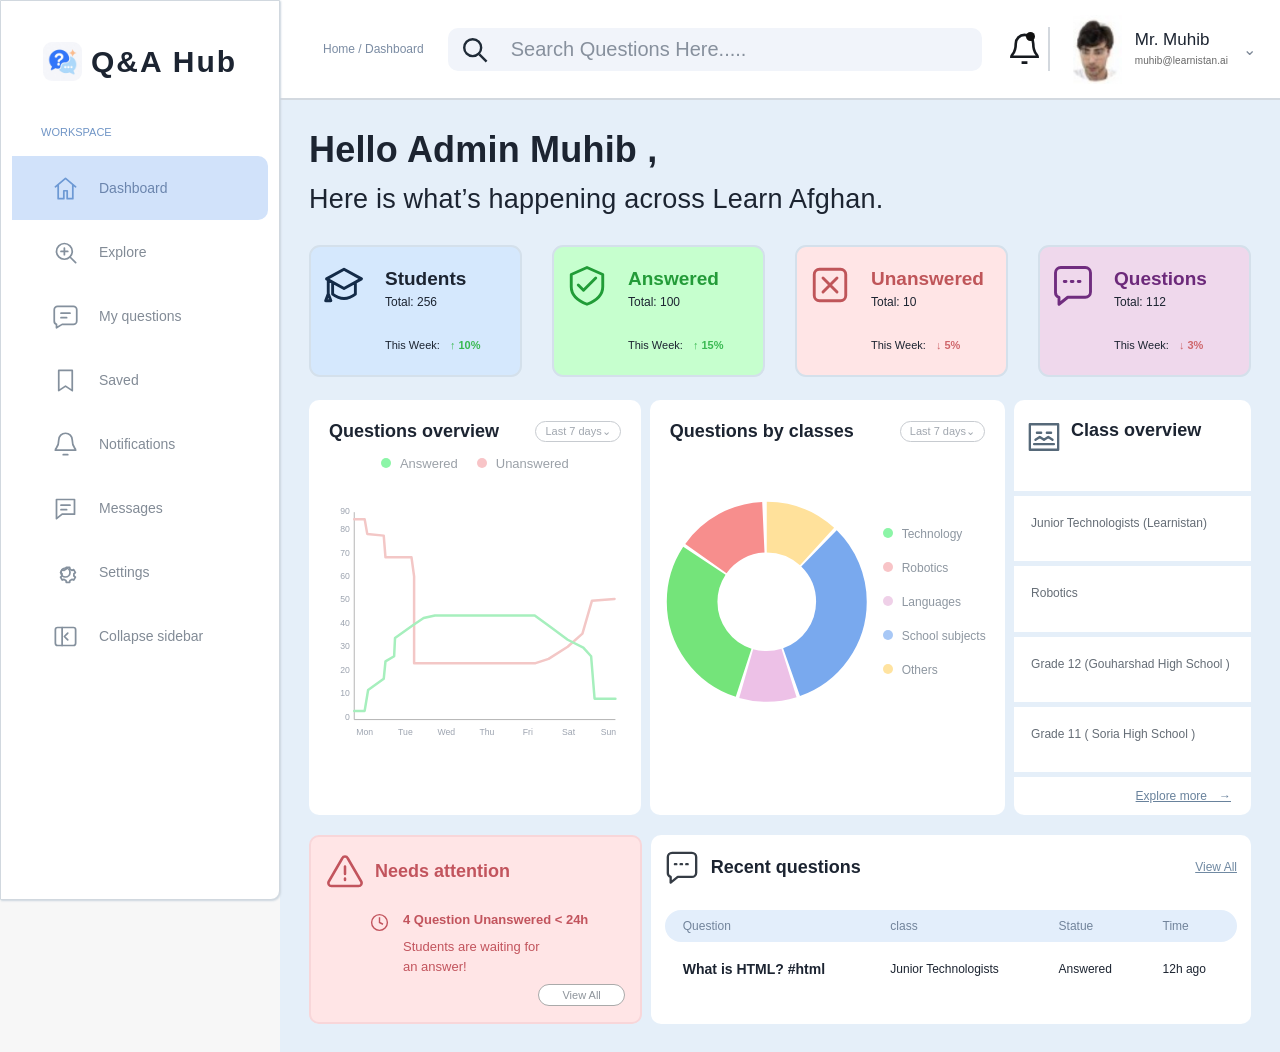
==== commit a8b812d4: "changed home page and main menu" ====
--- a/Front-end/Routes/Admin_screen.html
+++ b/Front-end/Routes/Admin_screen.html
@@ -14,14 +14,7 @@
       type="checkbox"
     />
     <div class="app">
-      <aside class="sidebar">
-        <label
-          aria-label="Toggle sidebar"
-          class="sidebar-toggle-button"
-          for="sidebar-toggle"
-          title="Collapse or expand sidebar"
-          >☰</label
-        >
+      <aside class="sidebar" id="sidebar">
         <div class="brand">
           <img
             alt="Q&amp;A Hub logo"
@@ -59,6 +52,19 @@
             <svg aria-hidden="true" class="icon" viewbox="0 0 24 24"><path d="M12 8a4 4 0 1 0 0 8 4 4 0 0 0 0-8Z"></path><path d="m19.4 15 .1.1 1.3 1-1.5 2.6-1.6-.6a8 8 0 0 1-1.7 1l-.3 1.7h-3l-.3-1.7a8 8 0 0 1-1.7-1l-1.6.6-1.5-2.6 1.3-1a8 8 0 0 1 0-2l-1.3-1 1.5-2.6 1.6.6a8 8 0 0 1 1.7-1l.3-1.7h3l.3 1.7a8 8 0 0 1 1.7 1l1.6-.6 1.5 2.6-1.3 1a8 8 0 0 1-.1 1.9Z"></path></svg>
             <span class="nav-text">Settings</span>
           </a>
+          <label
+            aria-controls="sidebar"
+            aria-expanded="true"
+            aria-label="Collapse sidebar"
+            class="sidebar-toggle-button"
+            for="sidebar-toggle"
+            role="button"
+            tabindex="0"
+            title="Collapse sidebar"
+          >
+            <svg aria-hidden="true" class="icon" viewbox="0 0 24 24"><rect x="3" y="4" width="18" height="16" rx="2"></rect><path d="M9 4v16M14 9l-3 3 3 3"></path></svg>
+            <span class="nav-text">Collapse sidebar</span>
+          </label>
         </nav>
       </aside>
       <div class="workspace">
--- a/Front-end/Styles/Admin_screen.css
+++ b/Front-end/Styles/Admin_screen.css
@@ -18,8 +18,10 @@
 /* Requested refinements: logo, centered search + breadcrumb, chart sizing, CSS-only sidebar */
 .sidebar-toggle{position:absolute;width:1px;height:1px;opacity:0;pointer-events:none}
 .sidebar{position:relative;transition:width .25s ease;overflow:hidden}
-.sidebar-toggle-button{position:absolute;right:10px;top:12px;width:30px;height:30px;display:grid;place-items:center;border:1px solid #d8e2ef;border-radius:7px;color:#55779c;background:white;cursor:pointer;z-index:5;font-size:19px}
-.sidebar-toggle:focus-visible~.app .sidebar-toggle-button{outline:3px solid #5791da}
+.sidebar-toggle-button{height:64px;width:100%;display:flex;align-items:center;gap:20px;padding:0 40px;border:0;border-radius:0 10px 10px 0;color:#828b96;background:transparent;cursor:pointer;font:inherit;font-size:14px;white-space:nowrap}
+.sidebar-toggle-button:hover{background:#edf4fd}
+.sidebar-toggle-button .icon{width:27px;height:27px;flex:none;fill:none;stroke:#84909d;stroke-width:1.55;stroke-linecap:round;stroke-linejoin:round}
+.sidebar-toggle-button:focus-visible{outline:2px solid #568cd2;outline-offset:-2px}
 .brand{display:flex;align-items:center;justify-content:center;gap:9px;letter-spacing:2px}
 .brand-logo{width:39px;height:39px;object-fit:cover;border-radius:9px;flex:none}
 .header-center{flex:1;min-width:0;display:flex;align-items:center;justify-content:center;gap:24px}
@@ -39,9 +41,10 @@
 .sidebar-toggle:checked~.app .sidebar nav{padding:0 9px}
 .sidebar-toggle:checked~.app .sidebar nav a{width:64px;padding:0;justify-content:center;gap:0}
 .sidebar-toggle:checked~.app .sidebar nav a .icon{width:27px;height:27px}
-.sidebar-toggle:checked~.app .sidebar-toggle-button{right:3px;top:7px;width:23px;height:23px;font-size:15px}
+.sidebar-toggle:checked~.app .sidebar-toggle-button{width:64px;padding:0;justify-content:center;gap:0}
+.sidebar-toggle:checked~.app .sidebar-toggle-button .icon{width:27px;height:27px}
 @media(max-width:1250px){.header-center{gap:10px}.breadcrumbs{font-size:11px}.header-center .search{flex:1}.donut-svg{width:min(58%,210px)}}
-@media(max-width:850px){.sidebar-toggle-button{right:12px;top:18px}.sidebar-toggle:checked~.app .sidebar{width:100%;min-width:0}.sidebar-toggle:checked~.app .brand{padding:18px 20px;font-size:0}.sidebar-toggle:checked~.app .sidebar nav{display:flex}.sidebar-toggle:checked~.app .sidebar nav a{width:46px;min-width:46px}.header-center{flex-direction:column;align-items:stretch;gap:3px}.breadcrumbs{font-size:10px}.header-center .search{flex:auto;max-width:none;height:36px}.topbar{height:86px}.donut-svg{width:min(55%,210px)}}
+@media(max-width:850px){.sidebar-toggle-button{height:46px;width:auto;min-width:46px;padding:0 13px;gap:7px;border-radius:0 10px 10px 0;font-size:12px}.sidebar-toggle-button .icon{width:20px;height:20px}.sidebar-toggle:checked~.app .sidebar{width:100%;min-width:0}.sidebar-toggle:checked~.app .brand{padding:18px 20px;font-size:0}.sidebar-toggle:checked~.app .sidebar nav{display:flex}.sidebar-toggle:checked~.app .sidebar nav a,.sidebar-toggle:checked~.app .sidebar nav .sidebar-toggle-button{width:46px;min-width:46px;padding:0;justify-content:center;gap:0}.sidebar-toggle:checked~.app .sidebar nav .sidebar-toggle-button .icon{width:20px;height:20px}.header-center{flex-direction:column;align-items:stretch;gap:3px}.breadcrumbs{font-size:10px}.header-center .search{flex:auto;max-width:none;height:36px}.topbar{height:86px}.donut-svg{width:min(55%,210px)}}
 @media(max-width:600px){.topbar{padding:0 9px}.breadcrumbs{display:block}.header-right{gap:5px}.profile small{display:none}.stat h2{font-size:16px}.overview .linechart{height:292px}.overview,.classes-chart{height:395px}.donut-content{gap:9px}.donut-legend{font-size:10px;gap:13px}}
 
 .page-heading{margin:0 0 24px}.page-heading h1{margin-bottom:8px}.page-heading .subtitle{font-size:17px;color:var(--muted);margin:0}.page-panel{padding:22px;margin-bottom:18px}.page-panel h2{font-size:18px;margin:0 0 18px}.page-stats{display:grid;grid-template-columns:repeat(4,minmax(0,1fr));gap:14px;margin-bottom:18px}.page-stat{min-width:0;padding:18px;display:flex;flex-direction:column;gap:14px}.page-stat span{font-size:13px;color:var(--muted)}.page-stat strong{font-size:26px;color:var(--text)}.empty-message{margin:0;padding:18px 0;border-top:1px solid var(--border);font-size:14px;color:var(--muted)}.guide-list{margin:0}.guide-list div,.admin-class-list li{display:flex;justify-content:space-between;gap:20px;padding:14px 0;border-top:1px solid var(--border)}.guide-list dt{font-weight:600}.guide-list dd{margin:0}.guide-list code{padding:4px 8px;background:#f1f4fa;border-radius:4px;color:#45566c}.admin-class-list{list-style:none;padding:0;margin:0}.admin-class-list li{font-size:14px;color:#656d76}.admin-class-list li:first-child{border-top:1px solid var(--border)}
